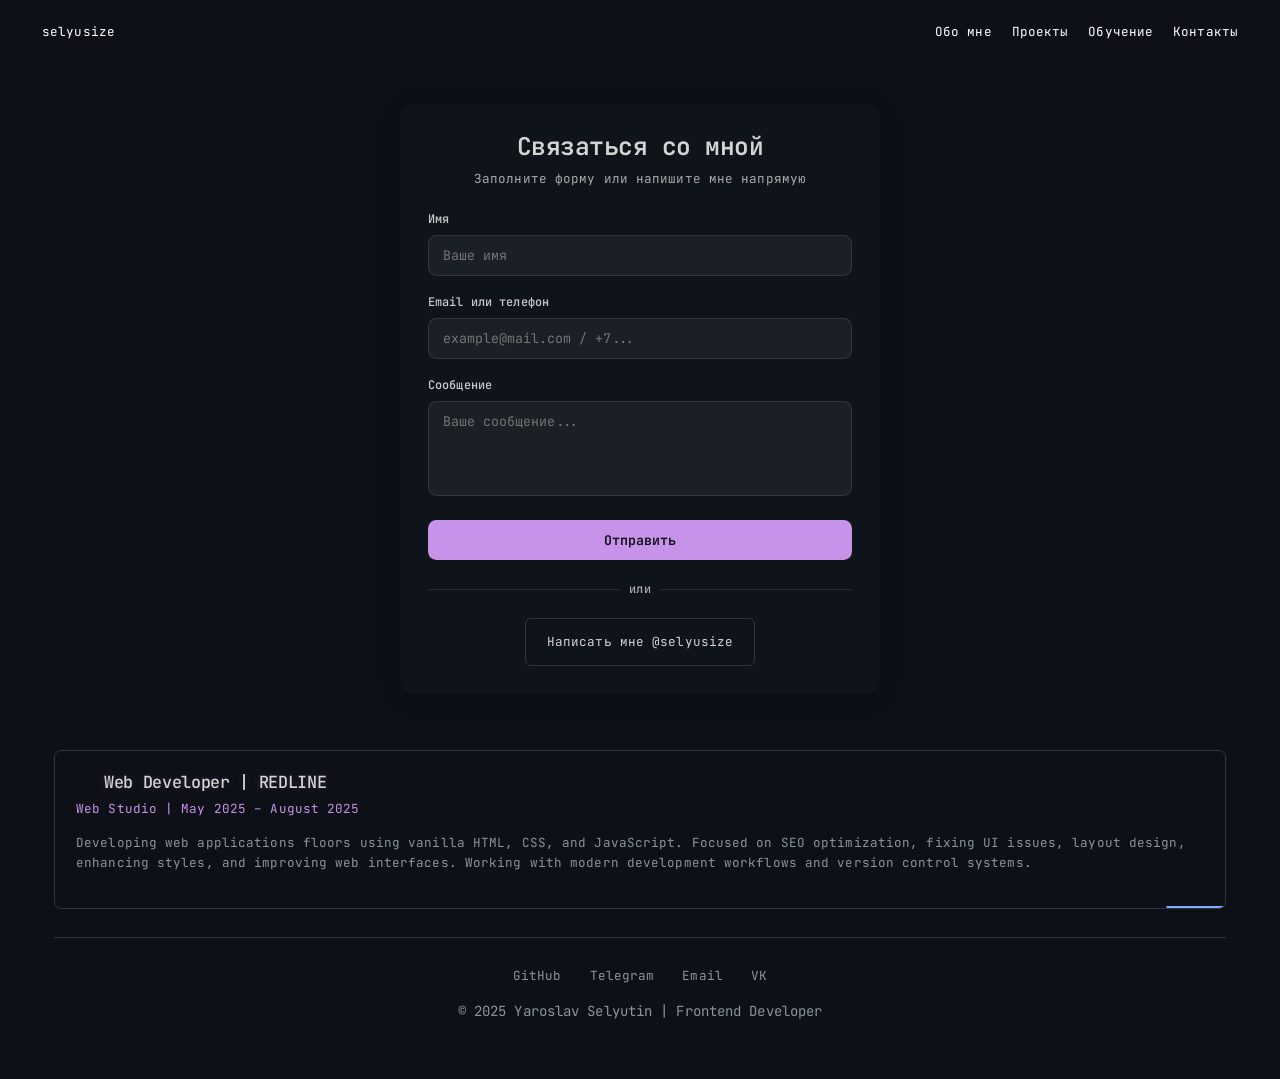
==== pages/contacts.html @ 1b2eab9a "feat: добавлено много мусора" ====
<!DOCTYPE html>
<html lang="en">
	<head>
		<meta charset="UTF-8" />
		<meta name="viewport" content="width=device-width, initial-scale=1.0" />
		<meta
			name="description"
			content="CV of Yaroslav Selyutin - Aspiring Frontend Developer and Tester"
			data-translate="metaDescription"
		/>
		<meta
			name="keywords"
			content="frontend developer, tester, web development, CV, Yaroslav Selyutin"
			data-translate="metaKeywords"
		/>
		<link rel="stylesheet" href="../assets/css/main.css" />
		<title data-translate="title">Yaroslav Selyutin - CV</title>
	</head>

	<body>
		<header>
			<div class="logo">
				<a href="/">selyusize</a>
			</div>
			<nav>
				<ul class="navigation-top">
					<li>
						<a href="#">Обо мне</a>
					</li>
					<li>
						<a href="#">Проекты</a>
					</li>
					<li>
						<a href="#">Обучение</a>
					</li>
					<li>
						<a href="#">Контакты</a>
					</li>
				</ul>
			</nav>
		</header>
		<div class="container">
			<main>
				<section class="contact">
					<h2>Связаться со мной</h2>
					<p class="contact-subtitle">
						Заполните форму или напишите мне напрямую
					</p>

					<form class="contact-form">
						<label>
							<span>Имя</span>
							<input type="text" name="name" placeholder="Ваше имя" required />
						</label>

						<label>
							<span>Email или телефон</span>
							<input
								type="text"
								name="contact"
								placeholder="example@mail.com / +7..."
								required
							/>
						</label>

						<label>
							<span>Сообщение</span>
							<textarea
								name="message"
								rows="4"
								placeholder="Ваше сообщение..."
								required
							></textarea>
						</label>

						<button type="submit" class="btn-subscribe">Отправить</button>
					</form>

					<div class="divider">
						<span>или</span>
					</div>

					<div class="alt-contact">
						<a
							href="https://t.me/selyusize"
							target="_blank"
							class="btn btn-accent"
						>
							Написать мне @selyusize
						</a>
					</div>
				</section>
				<div class="project-card">
					<h3 data-translate="webDeveloperTitle">Web Developer | REDLINE</h3>
					<div class="project-meta" data-translate="webDeveloperMeta">
						Web Studio | May 2025 – August 2025
					</div>
					<p data-translate="webDeveloperText">
						Developing web applications floors using vanilla HTML, CSS, and
						JavaScript. Focused on SEO optimization, fixing UI issues, layout
						design, enhancing styles, and improving web interfaces. Working with
						modern development workflows and version control systems.
					</p>
				</div>
			</main>
			<footer>
				<div class="footer-links">
					<a href="https://github.com/9ickpic">GitHub</a>
					<a href="https://t.me/ickpic">Telegram</a>
					<a href="mailto:moontesearch@gmail.com">Email</a>
					<a href="https://vk.com/9ickpic">VK</a>
				</div>
				<div class="footer-copyright">
					<p data-translate="footerText">
						© 2025 Yaroslav Selyutin | Frontend Developer
					</p>
				</div>
			</footer>
		</div>
	</body>
</html>
---- assets/css/main.css ----
/* Main entry — imports modular parts */
@import url('../fonts/placeholder.css'); /* optional local fallback; keep external import in base.css if needed */
@import 'variables.css';
@import 'base.css';
@import 'layout.css';
@import 'components/contact-cta.css';
@import 'components/langswitcher.css';
@import 'components/navigation-top.css';
@import 'components/footer.css';
@import 'components/header.css';
@import 'components/header-main.css';
@import 'components/sections.css';
@import 'components/contact.css';
@import 'components/code.css';
@import 'components/contact-form.css';
@import 'components/breadcrumbs.css';
@import 'components/codeDetail.css';
@import 'blog/index.css';
@import 'headers.css';
@import 'utilities.css';
@import 'animations.css';
@import 'responsive.css';
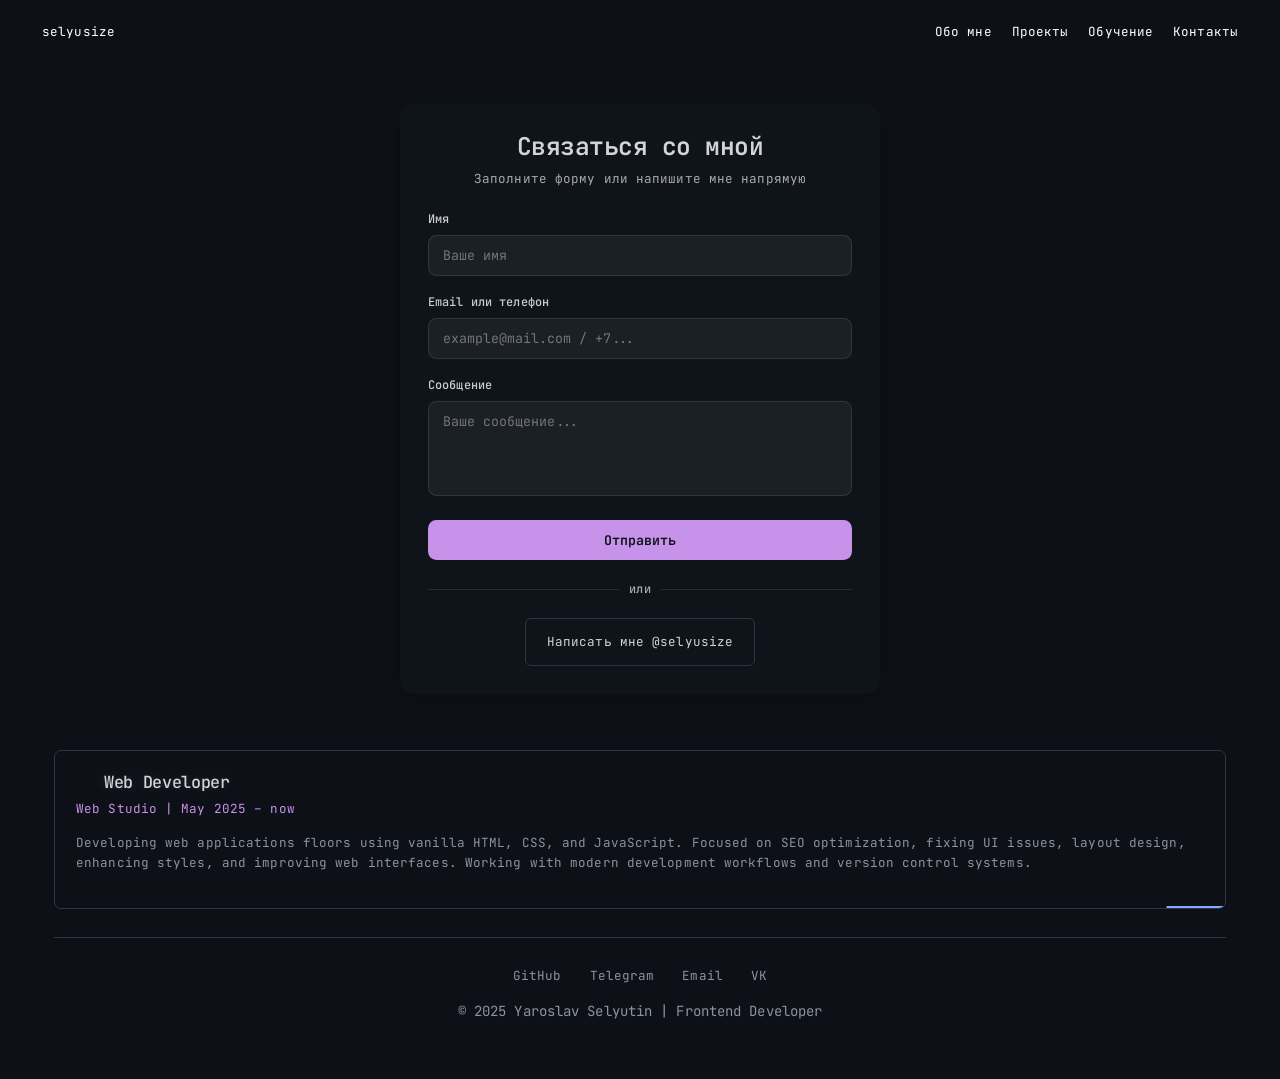
==== commit b0d38f44: "feat: add mobile stlyes" ====
--- a/pages/contacts.html
+++ b/pages/contacts.html
@@ -91,9 +91,9 @@
 					</div>
 				</section>
 				<div class="project-card">
-					<h3 data-translate="webDeveloperTitle">Web Developer | REDLINE</h3>
+					<h3 data-translate="webDeveloperTitle">Web Developer</h3>
 					<div class="project-meta" data-translate="webDeveloperMeta">
-						Web Studio | May 2025 – August 2025
+						Web Studio | May 2025 – now
 					</div>
 					<p data-translate="webDeveloperText">
 						Developing web applications floors using vanilla HTML, CSS, and
--- a/assets/css/main.css
+++ b/assets/css/main.css
@@ -15,6 +15,7 @@
 @import 'components/contact-form.css';
 @import 'components/breadcrumbs.css';
 @import 'components/codeDetail.css';
+@import 'components/icons.css';
 @import 'blog/index.css';
 @import 'headers.css';
 @import 'utilities.css';
